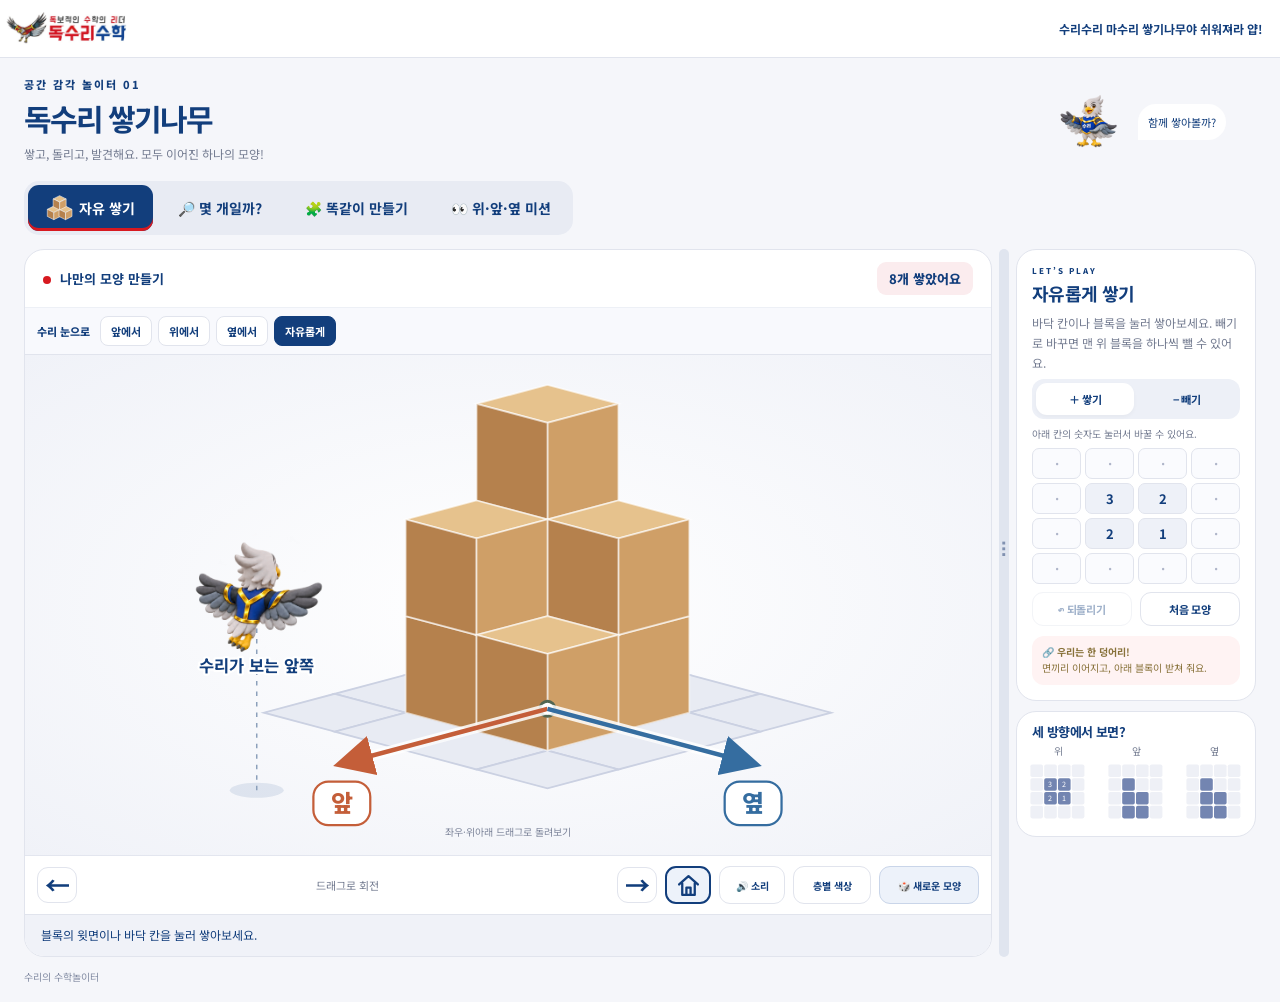
==== blocks.html @ 7017287d "Add fresh canonical sharing page for block preview" ====
<!doctype html><html lang="ko"><head><meta charset="utf-8"><meta name="viewport" content="width=device-width,initial-scale=1"><title>독수리 쌓기나무 · 독수리수학</title><meta name="description" content="독수리수학 수리와 함께하는 쌓기나무 놀이. 3D로 돌리고, 세고, 위·앞·옆 모양을 만들어 보세요."><meta property="og:title" content="독수리 쌓기나무 · 독수리수학"><meta property="og:description" content="쌓고, 돌리고, 생각해요! 수리와 함께하는 쌓기나무 탐험"><meta property="og:image" content="https://eaglemath7.github.io/mongi-blocks/stacking-blocks-preview-v2.png"><meta property="og:image:secure_url" content="https://eaglemath7.github.io/mongi-blocks/stacking-blocks-preview-v2.png"><meta property="og:image:type" content="image/png"><meta property="og:image:alt" content="나무 블록을 계단 모양으로 쌓은 쌓기나무"><meta name="twitter:image" content="https://eaglemath7.github.io/mongi-blocks/stacking-blocks-preview-v2.png"><meta property="og:image:width" content="2400"><meta property="og:image:height" content="1260"><meta property="og:type" content="website"><meta property="og:url" content="https://eaglemath7.github.io/mongi-blocks/blocks.html"><meta name="twitter:card" content="summary_large_image"><link rel="stylesheet" href="style.css"></head><body><header><a class="brand" href="./" aria-label="독수리수학"><img src="logo-official.png" alt="독수리수학 EAGLE MATH ACADEMY 정규 로고"></a><div class="tag">수리수리 마수리 쌓기나무야 쉬워져라 얍!</div></header><main><section class="intro"><div><p class="eyebrow">공간 감각 놀이터 01</p><h1>독수리 <em>쌓기나무</em></h1><p>쌓고, 돌리고, 발견해요. 모두 이어진 하나의 모양!</p></div><div class="mascot"><img src="suri-character.png" alt="수리"><span>함께 쌓아볼까?</span></div></section><nav id="modes" aria-label="게임 모드"></nav><div class="layout"><section class="play"><div class="toolbar"><div><span class="live"></span><b id="sceneTitle">나만의 모양 만들기</b></div><span id="counter"></span></div><div id="targetWrap" hidden><div class="miniTitle" id="targetTitle"></div><div id="target"></div></div><div class="eye-controls" aria-label="수리 눈으로 보기"><span>수리 눈으로</span><button id="eyeFront" aria-pressed="false">앞에서</button><button id="eyeTop" aria-pressed="false">위에서</button><button id="eyeSide" aria-pressed="false">옆에서</button><button id="eyeFree" aria-pressed="true">자유롭게</button></div><div class="stage"><div id="eyeHud" hidden><img src="suri-character.png" alt="수리"><span id="eyeLabel"></span></div><svg id="board" viewBox="110 20 460 370" role="img" aria-label="쌓기나무 입체 모형"></svg><div class="compass">좌우·위아래 드래그로 돌려보기</div></div><div class="stagebar"><div><button id="left" aria-label="왼쪽으로 돌리기">←</button><span>드래그로 회전</span><button id="right" aria-label="오른쪽으로 돌리기">→</button></div><button id="homeView" aria-label="처음 시점으로"><svg viewBox="0 0 24 24" width="28" height="28" aria-hidden="true"><path d="M3 11 12 3l9 8M6 10v11h12V10M10 21v-7h4v7" fill="none" stroke="currentColor" stroke-width="2.2" stroke-linecap="round" stroke-linejoin="round"/></svg></button><button id="soundToggle" aria-pressed="true" aria-label="효과음 켜기 끄기">🔊 소리</button><button id="layerColors" aria-pressed="false">층별 색상</button><button id="next">🎲 새로운 모양</button></div><div id="message" role="status" aria-live="polite">블록의 윗면이나 바닥 칸을 눌러 쌓아보세요.</div></section><div id="panelDivider" role="separator" aria-orientation="vertical" aria-label="도형과 정답 영역 너비 조절" tabindex="0" title="좌우로 드래그해 화면 너비 조절"><span>⋮</span></div><aside><section class="card"><div class="sectionno">LET’S PLAY</div><h2 id="modeTitle"></h2><p id="guide"></p><div id="difficulty"><label for="level">문제 난이도</label><select id="level"><option value="1">쉬움</option><option value="2">보통</option><option value="3">도전</option></select></div><div id="tools"><div class="seg"><button id="add" class="selected">＋ 쌓기</button><button id="remove">− 빼기</button></div><p class="tiny">아래 칸의 숫자도 눌러서 바꿀 수 있어요.</p><div id="heightgrid" aria-label="위에서 본 높이 조작판"></div><div class="row"><button id="undo">↶ 되돌리기</button><button id="reset">처음 모양</button></div></div><div id="answerWrap" hidden><div id="countWork" hidden><p class="count-instruction">위에서 본 모양이에요. 각 칸에 개수를 쓰면 자동으로 더해져요. 정답을 바로 써도 돼요.</p><div id="countGrid" aria-label="위에서 본 모양에 개수 쓰기"></div><div class="count-front">↑ 앞에서 보는 방향</div><div id="countEquation" aria-live="polite"></div></div><label for="answer">쌓기나무는 모두 몇 개일까요?</label><div class="row"><input id="answer" type="number" min="1" max="100" inputmode="numeric" placeholder="개수"><button id="checkCount" class="primary">확인</button></div></div><button id="check" class="primary wide" hidden>내 모양 확인하기 ✓</button><div class="rule">🔗 <strong>우리는 한 덩어리!</strong><br>면끼리 이어지고, 아래 블록이 받쳐 줘요.</div></section><section class="card viewsCard"><div class="sectionno">LOOK CLOSER</div><h2>세 방향에서 보면?</h2><div id="views"></div><button id="hint" class="wide">👀 방향 그림 펼치기</button></section></aside></div><footer>수리의 수학놀이터</footer></main><script src="core.js"></script><script src="app.js"></script></body></html>
---- style.css ----
@import url('https://fonts.googleapis.com/css2?family=Noto+Sans+KR:wght@400;500;600;700;800;900&display=swap');
:root{--ink:#123e7c;--muted:#747c91;--green:#123e7c;--line:#e1e4ed;--cream:#f5f6fa}*{box-sizing:border-box}body{margin:0;background:var(--cream);color:var(--ink);font-family:'Noto Sans KR',sans-serif}button,input,select{font:inherit}button{cursor:pointer;border:1px solid var(--line);background:white;color:var(--ink);border-radius:11px;padding:11px 14px;font-weight:700;transition:.15s}button:hover{background:#eef0f8;transform:translateY(-1px)}button:focus-visible{outline:3px solid #f1b950;outline-offset:3px}button:disabled{opacity:.4;cursor:default}header{height:76px;border-bottom:1px solid var(--line);display:flex;align-items:center;justify-content:space-between;padding:0 max(28px,calc((100vw - 1240px)/2));background:#ffffff}.brand{font-weight:900;color:var(--ink);text-decoration:none;font-size:19px}.brand span{font-size:10px;letter-spacing:2px;margin-left:20px;color:var(--muted)}.tag{font-size:12px;color:var(--muted)}main{max-width:1240px;margin:auto;padding:34px 24px}.intro{display:flex;justify-content:space-between;align-items:center;margin-bottom:27px}.eyebrow,.sectionno{color:var(--green);font-size:11px;font-weight:800;letter-spacing:2px}.intro h1{font-size:42px;letter-spacing:-2px;margin:9px 0}.intro em{font-style:normal;color:var(--green)}.intro p:not(.eyebrow){font-size:14px;color:var(--muted)}.mascot{font-size:64px;display:flex;align-items:center;gap:16px;padding-right:30px}.mascot span{font-size:13px;background:#fff;padding:14px;border-radius:20px 20px 20px 0}nav{display:flex;gap:7px;margin-bottom:22px;background:#e8ebf3;padding:6px;border-radius:15px;width:fit-content}nav button{border:0;background:transparent;font-size:14px;padding:13px 20px}nav button.active{background:var(--green);color:white;box-shadow:0 3px 7px #123e7c20}.layout{display:grid;grid-template-columns:minmax(0,1fr) 316px;gap:22px;align-items:start}.play,.card{background:#fff;border:1px solid var(--line);border-radius:20px;overflow:hidden}.toolbar{display:flex;align-items:center;justify-content:space-between;padding:20px 24px;border-bottom:1px solid #edf0f6;font-size:13px}.live{display:inline-block;background:#d71920;width:8px;height:8px;border-radius:50%;margin-right:9px}#counter{background:#fbecee;color:var(--green);padding:7px 12px;border-radius:9px;font-weight:800}.stage{position:relative;background:radial-gradient(ellipse at center,#ffffff,#f0f2f8);min-height:360px}#board{display:block;width:100%;max-height:480px;touch-action:manipulation}.compass{position:absolute;bottom:16px;left:50%;transform:translateX(-50%);font-size:12px;color:#7d859a}.stagebar{display:flex;justify-content:space-between;align-items:center;padding:15px 22px;font-size:12px;color:var(--muted);border-top:1px solid #e3e6ef}.stagebar>div{display:flex;align-items:center;gap:12px}.stagebar button{padding:4px 13px;font-size:22px}.stagebar label{display:flex;align-items:center;gap:7px}input[type=checkbox]{accent-color:var(--green)}#message{padding:16px 23px;font-size:13px;background:#f0f2f8;border-top:1px solid var(--line);min-height:54px}#message.error{background:#fff2eb;color:#a24e30}#message.success{background:#eee8d8;color:#123e7c}.card{padding:23px;margin-bottom:16px}.card h2{font-size:20px;letter-spacing:-.6px;margin:8px 0 11px}.card p{color:var(--muted);font-size:13px;line-height:1.85}.sectionno{font-size:9px}.seg{display:flex;background:#edf0f7;border-radius:12px;padding:4px;gap:4px}.seg button{width:50%;border:0;background:transparent}.seg .selected{background:white;color:var(--green);box-shadow:0 2px 4px #00000009}.tiny{font-size:10px!important;margin:12px 0 8px!important}.row{display:flex;gap:8px;margin:12px 0}.row>*{min-width:0;flex:1}.row button{font-size:12px}input[type=number],select{border:1px solid var(--line);border-radius:10px;padding:10px;width:100%;background:white;color:var(--ink)}label{font-size:12px}#difficulty{margin-bottom:17px}#difficulty label{display:block;margin-bottom:7px}.primary{background:var(--green);color:white;border-color:var(--green)}.primary:hover{background:#0d3267}.wide{width:100%;margin-top:9px}.rule{font-size:11px;line-height:1.9;background:#fff3f3;padding:13px;margin-top:20px;border-radius:12px;color:#88723a}.viewsCard h2{font-size:16px}#heightgrid{display:grid;grid-template-columns:repeat(4,1fr);gap:5px}#heightgrid button{padding:8px 0;border-radius:7px;background:#eef1f8;font-size:13px}#heightgrid button.zero{color:#aeb5c9;background:#fafbfe}.views{display:flex;gap:12px;justify-content:center}.view{text-align:center;font-size:11px;color:var(--muted)}.view svg{width:74px;height:74px;display:block;margin:8px auto}.miniTitle{font-size:12px;font-weight:700;text-align:center;margin:13px 0 5px}#targetWrap{background:#f1f3f8;padding:3px 16px 12px;border-bottom:1px solid var(--line)}#target svg.target3d{display:block;width:200px;height:135px;margin:auto}#views[hidden]{display:none}footer{display:flex;justify-content:space-between;font-size:11px;color:#838ca3;margin:24px 0}.cube{cursor:pointer}.cube:hover{filter:brightness(1.1)}.floor{cursor:pointer}.floor:hover{fill:#d4e5b4}button[hidden],div[hidden]{display:none!important}@media(max-width:850px){.layout{grid-template-columns:1fr}aside{display:grid;grid-template-columns:1fr 1fr;gap:16px}.card{margin:0}.mascot{padding:0}.mascot span{display:none}}@media(max-width:560px){header{height:60px;padding:0 18px}.brand span,.tag{display:none}main{padding:23px 14px}.intro h1{font-size:31px}.intro p:not(.eyebrow){font-size:11px}.mascot{font-size:46px}nav{width:100%;gap:0}nav button{flex:1;font-size:10px;padding:12px 4px}.toolbar{padding:14px;font-size:11px}.stage{min-height:280px}aside{grid-template-columns:1fr}.card{padding:20px}.stagebar{padding:12px}.stagebar>div{gap:7px}footer span{display:none}.intro{margin-bottom:17px}}
/* Compact play workspace: keep the controls beside the model. */
header{height:54px}main{max-width:1440px;padding:18px 24px}.intro{margin-bottom:14px}.intro .eyebrow{margin:0 0 4px}.intro h1{font-size:30px;margin:3px 0}.intro p:not(.eyebrow){margin:5px 0;font-size:12px}.mascot{font-size:46px}.mascot span{padding:10px;font-size:11px}nav{margin-bottom:14px;padding:4px}nav button{padding:10px 18px}.layout{grid-template-columns:minmax(0,1fr) 300px;gap:16px}.toolbar{padding:12px 18px}.stage{min-height:0;height:clamp(280px,calc(100dvh - 355px),520px);display:flex;align-items:center;justify-content:center}#board{height:100%;width:100%;max-height:none}.stagebar{padding:8px 16px}.stagebar button{font-size:19px;padding:2px 12px}#message{padding:11px 16px;min-height:42px;font-size:12px}.card{padding:15px;margin-bottom:10px}.card h2{font-size:18px;margin:4px 0 7px}.card p{font-size:12px;line-height:1.65;margin:7px 0}.sectionno{font-size:8px}.seg button{padding:8px}.tiny{margin:7px 0 5px!important}#heightgrid{gap:4px}#heightgrid button{padding:5px 0}.row{margin:8px 0}.row button{padding:8px}.wide{margin-top:6px;padding:9px}.rule{margin-top:10px;padding:8px 10px;line-height:1.65;font-size:10px}#difficulty{margin-bottom:10px}select{padding:7px}.viewsCard{padding:10px 15px}.viewsCard .sectionno{display:none}.viewsCard h2{font-size:13px;margin:0 0 2px}.view svg{width:60px;height:60px;margin:4px auto}.views{gap:18px}.view{font-size:10px}footer{margin:12px 0 0;font-size:10px}#targetWrap{padding:3px 10px 7px}.miniTitle{margin:5px 0;font-size:11px}#target svg.target3d{width:160px;height:105px}#target .view svg{width:66px;height:66px}.layout:has(#targetWrap:not([hidden])) .stage{height:clamp(240px,calc(100dvh - 485px),420px)}
@media(min-width:851px) and (max-height:800px){.intro{display:none}main{padding-top:12px}.stage{height:calc(100dvh - 245px)}.layout:has(#targetWrap:not([hidden])) .stage{height:calc(100dvh - 365px)}nav{margin-bottom:10px}.card p{font-size:11px}.rule{display:none}}
@media(max-width:850px){main{padding:12px}.intro{margin-bottom:10px}.intro h1{font-size:25px}.layout{grid-template-columns:minmax(0,1fr) 250px;gap:10px}aside{display:block}.stage{height:calc(100dvh - 300px);min-height:260px}.card{padding:12px}.mascot{display:none}nav{width:100%}nav button{flex:1;padding:9px 5px;font-size:12px}.views{gap:10px}.view svg{width:52px;height:52px}.brand span{display:none}}
@media(max-width:600px){header{height:42px;padding:0 12px}.brand{font-size:15px}.intro{display:none}main{padding:8px}.layout{grid-template-columns:minmax(0,1fr) 160px;gap:7px}nav{margin-bottom:8px}nav button{font-size:9px;padding:9px 2px}.toolbar{padding:8px;font-size:9px}#counter{padding:4px;font-size:9px}.stage{height:clamp(220px,calc(100dvh - 265px),480px);min-height:0}.stagebar{padding:6px;gap:5px;flex-wrap:wrap;font-size:9px}.stagebar>div{gap:5px}.stagebar button{padding:1px 9px;font-size:17px}.compass{font-size:9px;bottom:8px}#message{font-size:10px;padding:8px;min-height:45px}.card{padding:9px;border-radius:12px}.card .sectionno{display:none}.card h2{font-size:13px;margin:0 0 5px}.card p{font-size:10px;line-height:1.5;margin:5px 0}.seg button{font-size:10px;padding:7px 2px}.tiny{font-size:8px!important}#heightgrid button{font-size:10px;padding:6px 0}.row{gap:4px}.row button,.wide{font-size:9px;padding:7px 3px}.rule{display:none}.view svg{width:38px;height:38px}.views{gap:5px}.viewsCard h2{font-size:10px}.view{font-size:8px}label{font-size:10px}select{font-size:10px;padding:6px 2px}#difficulty{margin:7px 0}footer{font-size:8px}.layout:has(#targetWrap:not([hidden])) .stage{height:clamp(180px,calc(100dvh - 370px),350px)}#target svg.target3d{width:120px;height:90px}#target .view svg{width:43px;height:43px}.miniTitle{font-size:9px}}
.play{container-type:inline-size}.stage{height:min(calc(100dvh - 355px),80cqw);min-height:240px}.layout:has(#targetWrap:not([hidden])) .stage{height:min(calc(100dvh - 485px),70cqw);min-height:210px}@media(min-width:851px) and (max-height:800px){.stage{height:min(calc(100dvh - 245px),75cqw)}.layout:has(#targetWrap:not([hidden])) .stage{height:min(calc(100dvh - 365px),65cqw)}}@media(max-width:850px){.intro{display:none}.stage{height:min(calc(100dvh - 235px),90cqw);min-height:220px}.layout:has(#targetWrap:not([hidden])) .stage{height:min(calc(100dvh - 355px),85cqw);min-height:190px}}

#board{touch-action:none;cursor:grab;user-select:none}#board:active{cursor:grabbing}.compass{pointer-events:none;font-size:10px}.cube,.floor{cursor:inherit}.stagebar #homeView{font-size:19px;padding:2px 11px}

.stagebar #homeView{width:46px;height:42px;display:inline-flex;align-items:center;justify-content:center;padding:5px;border:2px solid #d71920;background:#fff3f3}.stagebar #left,.stagebar #right{font-size:25px;line-height:1.1;min-width:39px}.stagebar #homeView svg{display:block}

.brand img{display:block;width:220px;height:auto;max-height:46px;object-fit:contain}.brand{display:flex;align-items:center}.live{background:#d71920}nav button.active{box-shadow:inset 0 -3px #d71920}.intro em{color:#123e7c}@media(max-width:600px){.brand img{width:175px;max-height:35px}}

.brand img{width:240px;max-height:50px;object-fit:contain}header{height:58px}.live{background:#d71920}nav button.active{box-shadow:inset 0 -3px #d71920}.stagebar #homeView{border-color:#123e7c;background:#edf2fa;color:#123e7c}@media(max-width:600px){header{height:48px}.brand img{width:200px;max-height:44px}}

.stagebar{flex-wrap:wrap;gap:8px}.stagebar #layerColors{font-size:11px;padding:8px 10px}.stagebar #layerColors[aria-pressed="true"]{background:#123e7c;color:#fff;border-color:#123e7c}@media(max-width:600px){.stagebar #layerColors{font-size:9px;padding:6px}}

.mascot img{width:65px;height:65px;object-fit:contain}.suri-observer text{paint-order:stroke;stroke:white;stroke-width:3px;stroke-linejoin:round}

.celebration{position:fixed;inset:0;pointer-events:none;z-index:9999;overflow:hidden}.celebration i{position:absolute;width:10px;height:14px;display:block}.stagebar #soundToggle{font-size:11px;padding:8px}.stagebar #soundToggle[aria-pressed="false"]{opacity:.6}
.suri-observer>svg{animation:suriHover 2.3s ease-in-out infinite;transform-box:fill-box;transform-origin:center}@keyframes suriHover{0%,100%{transform:translateY(0)}50%{transform:translateY(-4px)}}@media(prefers-reduced-motion:reduce){.suri-observer>svg{animation:none}}

.eye-controls{display:flex;align-items:center;gap:6px;padding:8px 12px;border-bottom:1px solid var(--line);background:#f8f9fd;flex-wrap:wrap}.eye-controls span{font-size:11px;font-weight:800;color:#123e7c;margin-right:4px}.eye-controls button{padding:6px 10px;font-size:11px;border-radius:8px}.eye-controls button[aria-pressed=true]{background:#123e7c;color:white;border-color:#123e7c}#eyeHud{position:absolute;z-index:2;top:8px;left:10px;display:flex;align-items:center;gap:5px;border:1px solid #dce4f1;background:#ffffffea;border-radius:12px;padding:5px 10px 5px 5px;font-size:11px;font-weight:700;color:#123e7c;pointer-events:none}#eyeHud img{width:35px;height:35px;object-fit:contain}.stage{height:min(calc(100dvh - 400px),80cqw)}@media(max-width:850px){.eye-controls{padding:6px;gap:4px}.eye-controls span{font-size:10px}.eye-controls button{padding:6px;font-size:10px}.stage{height:min(calc(100dvh - 280px),85cqw)}}

#modes button{display:inline-flex;align-items:center;justify-content:center;gap:7px}.blocks-icon{flex-shrink:0;overflow:visible}@media(max-width:600px){.blocks-icon{width:19px;height:19px}#modes button{gap:3px}}

.count-method{margin:12px 0}.count-method button{font-size:11px;padding:8px 3px}.count-instruction{font-size:11px!important;margin:8px 0!important}#countGrid{display:grid;grid-template-columns:repeat(4,1fr);gap:4px;max-width:224px;margin:0 auto}#countGrid input,#countGrid .count-empty{height:38px;min-width:0;border-radius:6px;text-align:center}#countGrid input{background:#e4cfac;border:1px solid #cba779;font-size:18px;font-weight:800;color:#513922;padding:2px;appearance:textfield}#countGrid input::-webkit-inner-spin-button{appearance:none}#countGrid .count-empty{background:#f0f2f7;border:1px solid #e1e5ee}.count-front{text-align:center;color:#a55536;font-size:10px;margin:5px 0}#countEquation{background:#edf2fa;color:#123e7c;font-size:11px;line-height:1.6;padding:8px;border-radius:8px;margin:7px 0;overflow-wrap:anywhere}#answer[readonly]{background:#edf2fa;font-weight:800}@media(max-width:600px){#countGrid input,#countGrid .count-empty{height:28px}#countGrid input{font-size:15px}.count-method button{font-size:9px}#countEquation{font-size:9px;padding:5px}}

.counting-work aside .rule,.counting-work aside .viewsCard{display:none}.counting-work #guide{font-size:11px;line-height:1.5}.counting-work .count-method{margin:9px 0}.counting-work .count-instruction{font-size:10px!important}.counting-work #countGrid input,.counting-work #countGrid .count-empty{height:32px}

.layout{grid-template-columns:minmax(0,1fr) 10px var(--panel-width,240px);gap:7px;align-items:start}.layout>aside{min-width:0}#panelDivider{align-self:stretch;min-height:350px;position:relative;cursor:col-resize;touch-action:none;outline:none;border-radius:6px;background:#e0e5ef;transition:background .15s}#panelDivider:before{content:'';position:absolute;inset:0 -5px}#panelDivider span{position:absolute;top:42%;left:50%;transform:translate(-50%,-50%);font-size:23px;color:#8191b0;pointer-events:none}#panelDivider:hover,#panelDivider:focus-visible,.resizing-panels #panelDivider{background:#94add7}#panelDivider:focus-visible{box-shadow:0 0 0 3px #123e7c40}.resizing-panels,.resizing-panels *{cursor:col-resize!important;user-select:none!important}.stagebar #next{font-size:11px;padding:8px 10px;background:#edf2fa;border-color:#c9d5e9;color:#123e7c;white-space:nowrap}@media(max-width:850px){.layout{grid-template-columns:minmax(0,1fr) 10px var(--panel-width,190px)}}@media(max-width:600px){.layout{grid-template-columns:minmax(0,1fr) 8px var(--panel-width,150px);gap:5px}.stagebar #next{font-size:9px;padding:6px}#panelDivider{min-height:300px}}

header{padding-left:0;padding-right:18px}.tag{font-weight:700;color:#123e7c;text-align:right;padding-left:8px}@media(max-width:600px){header{padding-left:0;padding-right:10px}.tag{display:block;font-size:10px;max-width:210px;line-height:1.6}.brand img{width:175px}}

.brand img{object-position:left center}

#add,#remove,#undo,#reset{font-size:11px;white-space:nowrap;padding:8px 4px;letter-spacing:-.3px;min-width:0}#tools .seg button{font-size:11px}@media(max-width:600px){#add,#remove,#undo,#reset{font-size:10px;padding:8px 2px}}
/* Align controls to the actual model-panel width, including divider resizing. */
.stagebar{display:grid;grid-template-columns:repeat(4,minmax(0,1fr));gap:8px;padding:10px 12px;align-items:center}.stagebar>div{grid-column:1/-1;display:grid;grid-template-columns:48px minmax(0,1fr) 48px;gap:8px;text-align:center}.stagebar>div>span{font-size:11px;white-space:nowrap}.stagebar #left,.stagebar #right{width:100%;height:36px;padding:2px;min-width:0}.stagebar #homeView,.stagebar #soundToggle,.stagebar #layerColors,.stagebar #next{width:100%;min-width:0;height:38px;margin:0;padding:4px 2px;font-size:10px;white-space:nowrap;display:flex;align-items:center;justify-content:center}.stagebar #homeView svg{width:25px;height:25px}@container(min-width:620px){.stagebar{grid-template-columns:minmax(160px,1fr) 46px 66px 78px 100px}.stagebar>div{grid-column:auto;grid-template-columns:40px minmax(0,1fr) 40px}}
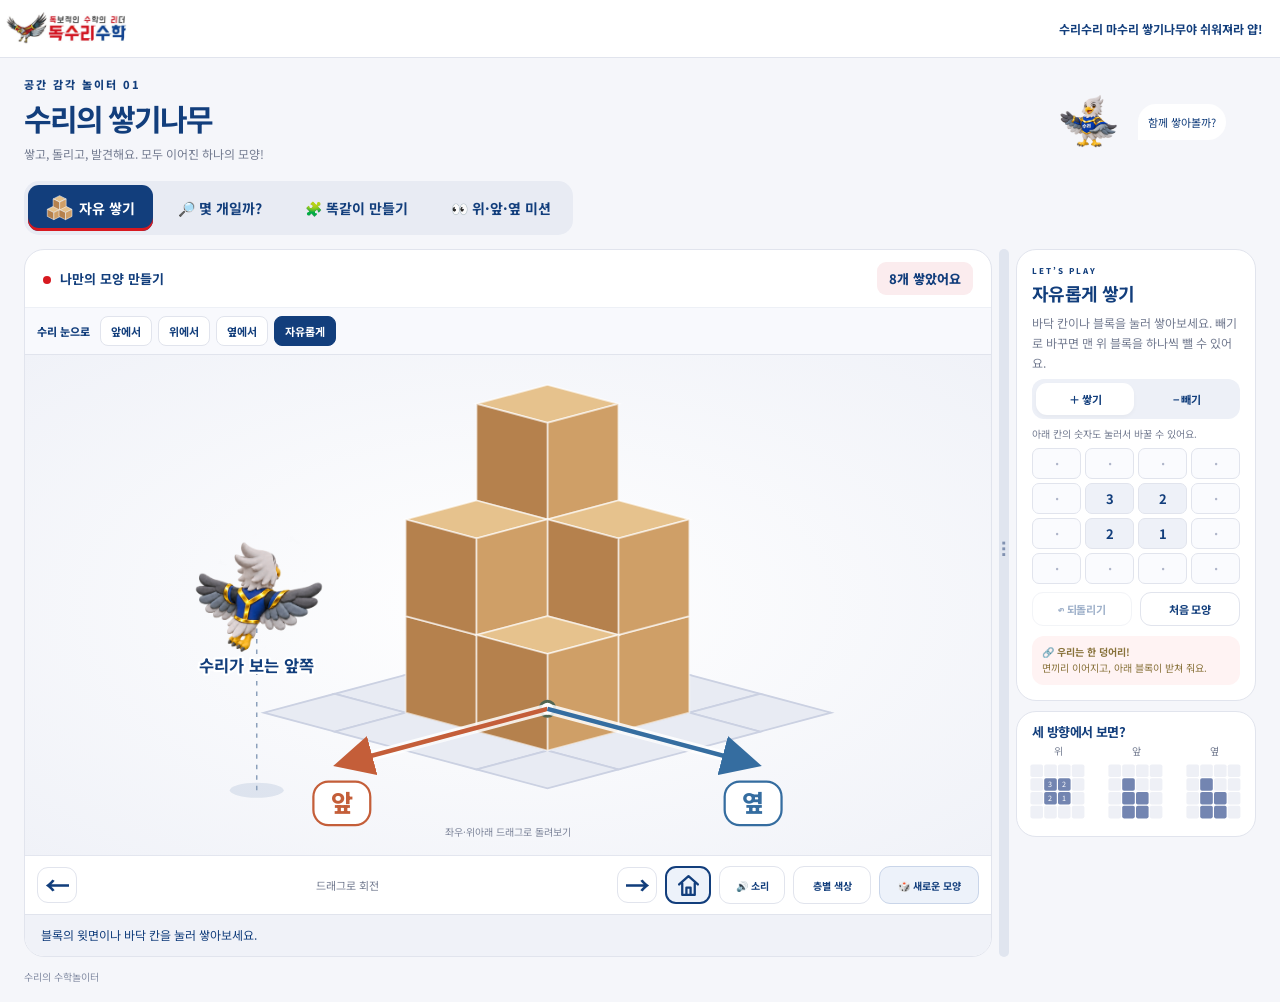
==== commit 251cae84: "Rename stacking game to 수리의 쌓기나무" ====
--- a/blocks.html
+++ b/blocks.html
@@ -1 +1 @@
-<!doctype html><html lang="ko"><head><meta charset="utf-8"><meta name="viewport" content="width=device-width,initial-scale=1"><title>독수리 쌓기나무 · 독수리수학</title><meta name="description" content="독수리수학 수리와 함께하는 쌓기나무 놀이. 3D로 돌리고, 세고, 위·앞·옆 모양을 만들어 보세요."><meta property="og:title" content="독수리 쌓기나무 · 독수리수학"><meta property="og:description" content="쌓고, 돌리고, 생각해요! 수리와 함께하는 쌓기나무 탐험"><meta property="og:image" content="https://eaglemath7.github.io/mongi-blocks/stacking-blocks-preview-v2.png"><meta property="og:image:secure_url" content="https://eaglemath7.github.io/mongi-blocks/stacking-blocks-preview-v2.png"><meta property="og:image:type" content="image/png"><meta property="og:image:alt" content="나무 블록을 계단 모양으로 쌓은 쌓기나무"><meta name="twitter:image" content="https://eaglemath7.github.io/mongi-blocks/stacking-blocks-preview-v2.png"><meta property="og:image:width" content="2400"><meta property="og:image:height" content="1260"><meta property="og:type" content="website"><meta property="og:url" content="https://eaglemath7.github.io/mongi-blocks/blocks.html"><meta name="twitter:card" content="summary_large_image"><link rel="stylesheet" href="style.css"></head><body><header><a class="brand" href="./" aria-label="독수리수학"><img src="logo-official.png" alt="독수리수학 EAGLE MATH ACADEMY 정규 로고"></a><div class="tag">수리수리 마수리 쌓기나무야 쉬워져라 얍!</div></header><main><section class="intro"><div><p class="eyebrow">공간 감각 놀이터 01</p><h1>독수리 <em>쌓기나무</em></h1><p>쌓고, 돌리고, 발견해요. 모두 이어진 하나의 모양!</p></div><div class="mascot"><img src="suri-character.png" alt="수리"><span>함께 쌓아볼까?</span></div></section><nav id="modes" aria-label="게임 모드"></nav><div class="layout"><section class="play"><div class="toolbar"><div><span class="live"></span><b id="sceneTitle">나만의 모양 만들기</b></div><span id="counter"></span></div><div id="targetWrap" hidden><div class="miniTitle" id="targetTitle"></div><div id="target"></div></div><div class="eye-controls" aria-label="수리 눈으로 보기"><span>수리 눈으로</span><button id="eyeFront" aria-pressed="false">앞에서</button><button id="eyeTop" aria-pressed="false">위에서</button><button id="eyeSide" aria-pressed="false">옆에서</button><button id="eyeFree" aria-pressed="true">자유롭게</button></div><div class="stage"><div id="eyeHud" hidden><img src="suri-character.png" alt="수리"><span id="eyeLabel"></span></div><svg id="board" viewBox="110 20 460 370" role="img" aria-label="쌓기나무 입체 모형"></svg><div class="compass">좌우·위아래 드래그로 돌려보기</div></div><div class="stagebar"><div><button id="left" aria-label="왼쪽으로 돌리기">←</button><span>드래그로 회전</span><button id="right" aria-label="오른쪽으로 돌리기">→</button></div><button id="homeView" aria-label="처음 시점으로"><svg viewBox="0 0 24 24" width="28" height="28" aria-hidden="true"><path d="M3 11 12 3l9 8M6 10v11h12V10M10 21v-7h4v7" fill="none" stroke="currentColor" stroke-width="2.2" stroke-linecap="round" stroke-linejoin="round"/></svg></button><button id="soundToggle" aria-pressed="true" aria-label="효과음 켜기 끄기">🔊 소리</button><button id="layerColors" aria-pressed="false">층별 색상</button><button id="next">🎲 새로운 모양</button></div><div id="message" role="status" aria-live="polite">블록의 윗면이나 바닥 칸을 눌러 쌓아보세요.</div></section><div id="panelDivider" role="separator" aria-orientation="vertical" aria-label="도형과 정답 영역 너비 조절" tabindex="0" title="좌우로 드래그해 화면 너비 조절"><span>⋮</span></div><aside><section class="card"><div class="sectionno">LET’S PLAY</div><h2 id="modeTitle"></h2><p id="guide"></p><div id="difficulty"><label for="level">문제 난이도</label><select id="level"><option value="1">쉬움</option><option value="2">보통</option><option value="3">도전</option></select></div><div id="tools"><div class="seg"><button id="add" class="selected">＋ 쌓기</button><button id="remove">− 빼기</button></div><p class="tiny">아래 칸의 숫자도 눌러서 바꿀 수 있어요.</p><div id="heightgrid" aria-label="위에서 본 높이 조작판"></div><div class="row"><button id="undo">↶ 되돌리기</button><button id="reset">처음 모양</button></div></div><div id="answerWrap" hidden><div id="countWork" hidden><p class="count-instruction">위에서 본 모양이에요. 각 칸에 개수를 쓰면 자동으로 더해져요. 정답을 바로 써도 돼요.</p><div id="countGrid" aria-label="위에서 본 모양에 개수 쓰기"></div><div class="count-front">↑ 앞에서 보는 방향</div><div id="countEquation" aria-live="polite"></div></div><label for="answer">쌓기나무는 모두 몇 개일까요?</label><div class="row"><input id="answer" type="number" min="1" max="100" inputmode="numeric" placeholder="개수"><button id="checkCount" class="primary">확인</button></div></div><button id="check" class="primary wide" hidden>내 모양 확인하기 ✓</button><div class="rule">🔗 <strong>우리는 한 덩어리!</strong><br>면끼리 이어지고, 아래 블록이 받쳐 줘요.</div></section><section class="card viewsCard"><div class="sectionno">LOOK CLOSER</div><h2>세 방향에서 보면?</h2><div id="views"></div><button id="hint" class="wide">👀 방향 그림 펼치기</button></section></aside></div><footer>수리의 수학놀이터</footer></main><script src="core.js"></script><script src="app.js"></script></body></html>
+<!doctype html><html lang="ko"><head><meta charset="utf-8"><meta name="viewport" content="width=device-width,initial-scale=1"><title>수리의 쌓기나무 · 독수리수학</title><meta name="description" content="독수리수학 수리와 함께하는 쌓기나무 놀이. 3D로 돌리고, 세고, 위·앞·옆 모양을 만들어 보세요."><meta property="og:title" content="수리의 쌓기나무 · 독수리수학"><meta property="og:description" content="쌓고, 돌리고, 생각해요! 수리와 함께하는 쌓기나무 탐험"><meta property="og:image" content="https://eaglemath7.github.io/mongi-blocks/suri-blocks-share.jpg"><meta property="og:image:secure_url" content="https://eaglemath7.github.io/mongi-blocks/suri-blocks-share.jpg"><meta property="og:image:type" content="image/jpeg"><meta property="og:image:alt" content="나무 블록을 계단 모양으로 쌓은 쌓기나무"><meta name="twitter:image" content="https://eaglemath7.github.io/mongi-blocks/suri-blocks-share.jpg"><meta property="og:image:width" content="1200"><meta property="og:image:height" content="630"><meta property="og:type" content="website"><meta property="og:url" content="https://eaglemath7.github.io/mongi-blocks/blocks.html"><meta name="twitter:card" content="summary_large_image"><link rel="stylesheet" href="style.css"></head><body><header><a class="brand" href="./" aria-label="독수리수학"><img src="logo-official.png" alt="독수리수학 EAGLE MATH ACADEMY 정규 로고"></a><div class="tag">수리수리 마수리 쌓기나무야 쉬워져라 얍!</div></header><main><section class="intro"><div><p class="eyebrow">공간 감각 놀이터 01</p><h1>수리의 <em>쌓기나무</em></h1><p>쌓고, 돌리고, 발견해요. 모두 이어진 하나의 모양!</p></div><div class="mascot"><img src="suri-character.png" alt="수리"><span>함께 쌓아볼까?</span></div></section><nav id="modes" aria-label="게임 모드"></nav><div class="layout"><section class="play"><div class="toolbar"><div><span class="live"></span><b id="sceneTitle">나만의 모양 만들기</b></div><span id="counter"></span></div><div id="targetWrap" hidden><div class="miniTitle" id="targetTitle"></div><div id="target"></div></div><div class="eye-controls" aria-label="수리 눈으로 보기"><span>수리 눈으로</span><button id="eyeFront" aria-pressed="false">앞에서</button><button id="eyeTop" aria-pressed="false">위에서</button><button id="eyeSide" aria-pressed="false">옆에서</button><button id="eyeFree" aria-pressed="true">자유롭게</button></div><div class="stage"><div id="eyeHud" hidden><img src="suri-character.png" alt="수리"><span id="eyeLabel"></span></div><svg id="board" viewBox="110 20 460 370" role="img" aria-label="쌓기나무 입체 모형"></svg><div class="compass">좌우·위아래 드래그로 돌려보기</div></div><div class="stagebar"><div><button id="left" aria-label="왼쪽으로 돌리기">←</button><span>드래그로 회전</span><button id="right" aria-label="오른쪽으로 돌리기">→</button></div><button id="homeView" aria-label="처음 시점으로"><svg viewBox="0 0 24 24" width="28" height="28" aria-hidden="true"><path d="M3 11 12 3l9 8M6 10v11h12V10M10 21v-7h4v7" fill="none" stroke="currentColor" stroke-width="2.2" stroke-linecap="round" stroke-linejoin="round"/></svg></button><button id="soundToggle" aria-pressed="true" aria-label="효과음 켜기 끄기">🔊 소리</button><button id="layerColors" aria-pressed="false">층별 색상</button><button id="next">🎲 새로운 모양</button></div><div id="message" role="status" aria-live="polite">블록의 윗면이나 바닥 칸을 눌러 쌓아보세요.</div></section><div id="panelDivider" role="separator" aria-orientation="vertical" aria-label="도형과 정답 영역 너비 조절" tabindex="0" title="좌우로 드래그해 화면 너비 조절"><span>⋮</span></div><aside><section class="card"><div class="sectionno">LET’S PLAY</div><h2 id="modeTitle"></h2><p id="guide"></p><div id="difficulty"><label for="level">문제 난이도</label><select id="level"><option value="1">쉬움</option><option value="2">보통</option><option value="3">도전</option></select></div><div id="tools"><div class="seg"><button id="add" class="selected">＋ 쌓기</button><button id="remove">− 빼기</button></div><p class="tiny">아래 칸의 숫자도 눌러서 바꿀 수 있어요.</p><div id="heightgrid" aria-label="위에서 본 높이 조작판"></div><div class="row"><button id="undo">↶ 되돌리기</button><button id="reset">처음 모양</button></div></div><div id="answerWrap" hidden><div id="countWork" hidden><p class="count-instruction">위에서 본 모양이에요. 각 칸에 개수를 쓰면 자동으로 더해져요. 정답을 바로 써도 돼요.</p><div id="countGrid" aria-label="위에서 본 모양에 개수 쓰기"></div><div class="count-front">↑ 앞에서 보는 방향</div><div id="countEquation" aria-live="polite"></div></div><label for="answer">쌓기나무는 모두 몇 개일까요?</label><div class="row"><input id="answer" type="number" min="1" max="100" inputmode="numeric" placeholder="개수"><button id="checkCount" class="primary">확인</button></div></div><button id="check" class="primary wide" hidden>내 모양 확인하기 ✓</button><div class="rule">🔗 <strong>우리는 한 덩어리!</strong><br>면끼리 이어지고, 아래 블록이 받쳐 줘요.</div></section><section class="card viewsCard"><div class="sectionno">LOOK CLOSER</div><h2>세 방향에서 보면?</h2><div id="views"></div><button id="hint" class="wide">👀 방향 그림 펼치기</button></section></aside></div><footer>수리의 수학놀이터</footer></main><script src="core.js"></script><script src="app.js"></script></body></html>
